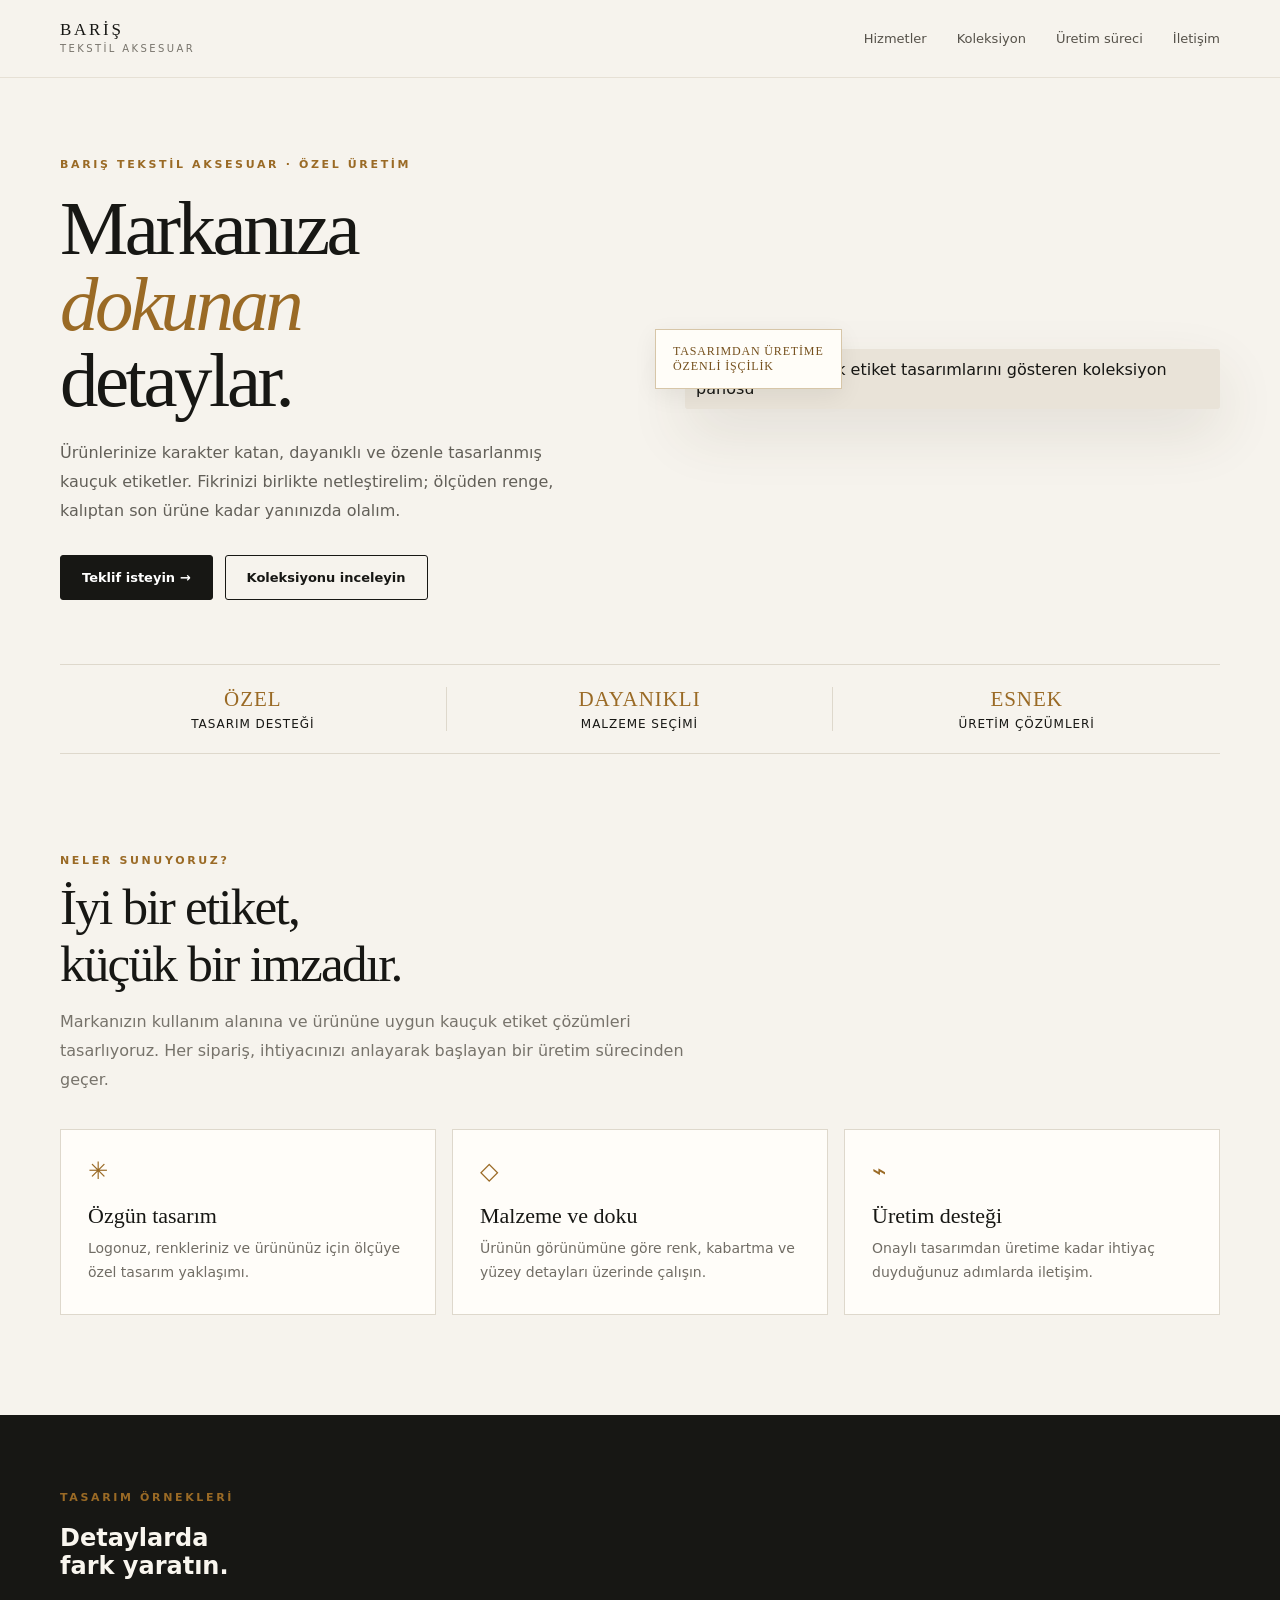
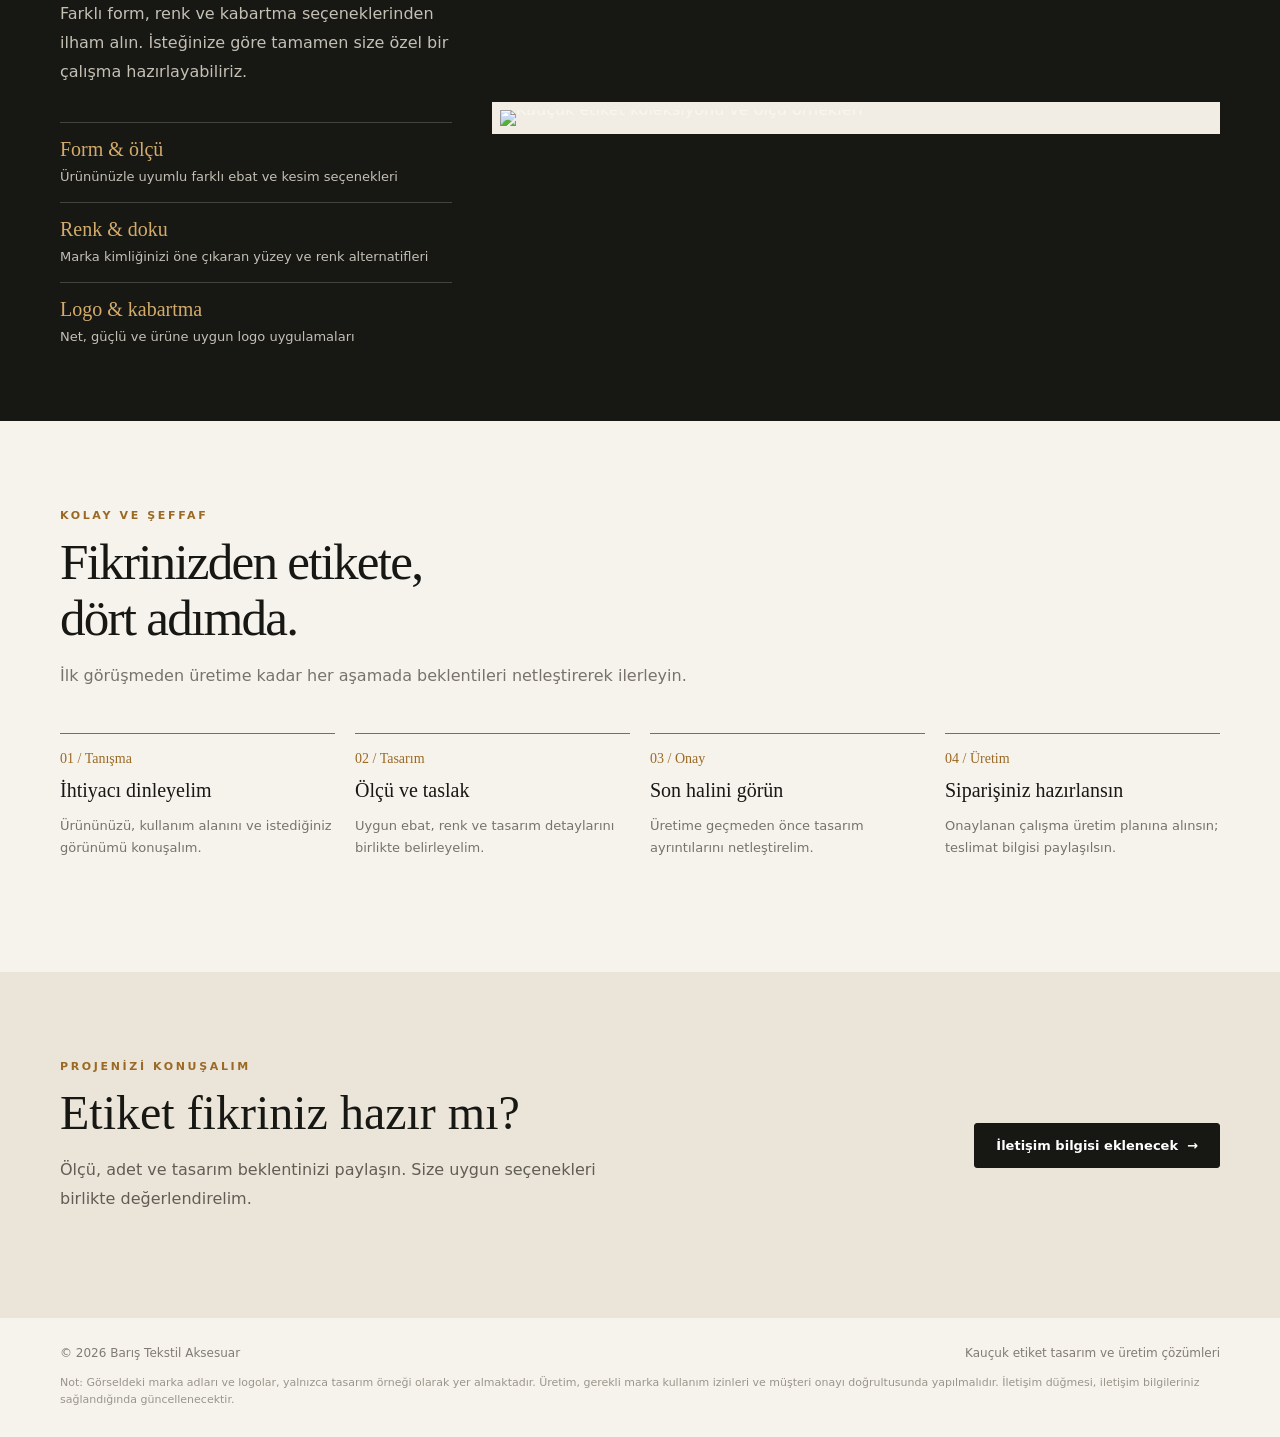
==== index.html @ d54db4fe "Add responsive website page" ====
<!doctype html>
<html lang="tr">
<head>
<meta charset="utf-8">
<meta name="viewport" content="width=device-width, initial-scale=1">
<meta name="theme-color" content="#f5f1e9">
<meta name="description" content="Barış Tekstil Aksesuar — markanıza özel premium kauçuk etiket tasarımı ve üretimi.">
<title>Barış Tekstil Aksesuar | Premium Kauçuk Etiket</title>
<style>
:root{--ink:#171714;--gold:#9a6a25;--paper:#f6f3ed;--muted:#77736b;--line:#ded8cc;--white:#fff}*{box-sizing:border-box}html{scroll-behavior:smooth}body{margin:0;background:var(--paper);color:var(--ink);font-family:Inter,ui-sans-serif,system-ui,-apple-system,"Segoe UI",sans-serif}a{color:inherit;text-decoration:none}.wrap{width:min(1160px,calc(100% - 48px));margin:auto}.topbar{padding:20px 0;border-bottom:1px solid #e6e0d5}.nav{display:flex;align-items:center;justify-content:space-between;gap:24px}.brand{font-family:Georgia,serif;letter-spacing:.16em;font-size:17px}.brand small{display:block;font:10px/1.7 system-ui;letter-spacing:.24em;color:var(--muted)}.links{display:flex;gap:30px;font-size:13px;color:#555149}.links a:hover{color:var(--gold)}.menu{display:none;background:none;border:0;font-size:24px}.hero{padding:80px 0 64px;display:grid;grid-template-columns:1fr .94fr;gap:56px;align-items:center}.eyebrow{font-size:11px;letter-spacing:.24em;text-transform:uppercase;color:var(--gold);font-weight:700}.hero h1{font:clamp(46px,6vw,78px)/.99 Georgia,serif;letter-spacing:-.045em;margin:20px 0}.hero h1 em{font-weight:400;color:var(--gold)}.lead{max-width:500px;color:#625f58;font-size:16px;line-height:1.8}.actions{display:flex;gap:12px;margin-top:30px;flex-wrap:wrap}.button{display:inline-flex;align-items:center;justify-content:center;padding:14px 21px;border:1px solid var(--ink);border-radius:3px;font-size:13px;font-weight:650;transition:.2s}.button.dark{background:var(--ink);color:white}.button:hover{transform:translateY(-2px);box-shadow:0 7px 20px #17171420}.hero-art{position:relative;background:#e9e3d8;padding:11px;border-radius:3px;box-shadow:0 24px 60px #4d3e281c}.hero-art img{display:block;width:100%;height:auto}.seal{position:absolute;bottom:20px;left:-30px;background:#fffdf8;padding:14px 17px;border:1px solid #d7c6a8;font:12px Georgia,serif;letter-spacing:.07em;color:#75501d;box-shadow:0 6px 24px #0001}.trust{display:grid;grid-template-columns:repeat(3,1fr);border-top:1px solid var(--line);border-bottom:1px solid var(--line);padding:22px 0;margin-bottom:100px}.trust div{text-align:center;border-right:1px solid var(--line);font-size:12px;letter-spacing:.08em;text-transform:uppercase}.trust div:last-child{border:0}.trust strong{display:block;font:21px Georgia,serif;color:var(--gold);margin-bottom:5px}.section{padding:0 0 100px}.section-head{max-width:660px;margin-bottom:35px}.section h2{font:clamp(34px,4vw,52px)/1.1 Georgia,serif;letter-spacing:-.035em;margin:12px 0}.section-head p{line-height:1.8;color:var(--muted)}.cards{display:grid;grid-template-columns:repeat(3,1fr);gap:16px}.card{padding:27px;background:#fffdf9;border:1px solid var(--line);min-height:186px}.card .icon{font-size:24px;color:var(--gold)}.card h3{font:22px Georgia,serif;margin:18px 0 8px}.card p{font-size:14px;line-height:1.7;color:#716d65;margin:0}.gallery{background:#171714;color:#f9f6ef;padding:76px 0}.gallery .section-head p{color:#c5c0b4}.gallery-layout{display:grid;grid-template-columns:.7fr 1.3fr;gap:40px;align-items:center}.gallery-frame{background:#f1ede5;padding:8px;line-height:0}.gallery-frame img{width:100%;display:block}.specs{display:grid;gap:17px;margin-top:28px}.spec{border-top:1px solid #ffffff30;padding-top:15px}.spec b{display:block;color:#d3ac6b;font:20px Georgia,serif;margin-bottom:5px}.spec span{font-size:13px;color:#c5c0b4}.process{display:grid;grid-template-columns:repeat(4,1fr);gap:20px;margin-top:42px}.step{border-top:1px solid var(--gold);padding-top:14px}.step span{color:var(--gold);font:14px Georgia,serif}.step h3{font:20px Georgia,serif;margin:12px 0 7px}.step p{font-size:13px;color:var(--muted);line-height:1.7}.contact{padding:88px 0;background:#ebe5d9}.contactbox{display:flex;justify-content:space-between;align-items:center;gap:30px}.contactbox p{max-width:570px;line-height:1.8;color:#615d55}.footer{padding:28px 0;color:#817c73;font-size:12px}.footer-inner{display:flex;justify-content:space-between;gap:16px}.note{font-size:11px;color:#9a958a;margin-top:14px;line-height:1.6}
@media(max-width:760px){.wrap{width:min(100% - 32px,560px)}.links{display:none;position:absolute;top:65px;left:16px;right:16px;background:#fffdf9;border:1px solid var(--line);padding:18px;z-index:3;flex-direction:column;gap:18px}.links.open{display:flex}.menu{display:block}.hero{grid-template-columns:1fr;gap:36px;padding:54px 0 42px}.hero h1{font-size:58px}.hero-art{max-width:460px;margin:auto}.seal{left:-8px;bottom:12px}.trust{margin-bottom:72px}.trust div{font-size:9px;letter-spacing:.03em}.trust strong{font-size:18px}.section{padding-bottom:72px}.cards{grid-template-columns:1fr}.card{min-height:unset}.gallery{padding:62px 0}.gallery-layout{grid-template-columns:1fr;gap:28px}.gallery-frame{max-width:420px;margin:auto}.process{grid-template-columns:1fr 1fr}.contactbox{align-items:flex-start;flex-direction:column}.footer-inner{flex-direction:column}.links a{padding:3px}}
</style>
</head>
<body>
<header class="topbar"><div class="wrap nav"><a class="brand" href="#anasayfa">BARİŞ<small>TEKSTİL AKSESUAR</small></a><button class="menu" aria-label="Menüyü aç" aria-expanded="false">☰</button><nav class="links"><a href="#hizmetler">Hizmetler</a><a href="#koleksiyon">Koleksiyon</a><a href="#surec">Üretim süreci</a><a href="#iletisim">İletişim</a></nav></div></header>
<main>
<section class="wrap hero" id="anasayfa"><div><div class="eyebrow">Barış Tekstil Aksesuar · Özel üretim</div><h1>Markanıza<br><em>dokunan</em><br>detaylar.</h1><p class="lead">Ürünlerinize karakter katan, dayanıklı ve özenle tasarlanmış kauçuk etiketler. Fikrinizi birlikte netleştirelim; ölçüden renge, kalıptan son ürüne kadar yanınızda olalım.</p><div class="actions"><a class="button dark" href="#iletisim">Teklif isteyin <span aria-hidden="true">&nbsp;→</span></a><a class="button" href="#koleksiyon">Koleksiyonu inceleyin</a></div></div><div class="hero-art"><img src="assets/premium-kaucuk-etiket-koleksiyonu.webp" alt="Premium kauçuk etiket tasarımlarını gösteren koleksiyon panosu"><div class="seal">TASARIMDAN ÜRETİME<br>ÖZENLİ İŞÇİLİK</div></div></section>
<div class="wrap trust"><div><strong>Özel</strong>tasarım desteği</div><div><strong>Dayanıklı</strong>malzeme seçimi</div><div><strong>Esnek</strong>üretim çözümleri</div></div>
<section class="wrap section" id="hizmetler"><div class="section-head"><div class="eyebrow">Neler sunuyoruz?</div><h2>İyi bir etiket,<br>küçük bir imzadır.</h2><p>Markanızın kullanım alanına ve ürününe uygun kauçuk etiket çözümleri tasarlıyoruz. Her sipariş, ihtiyacınızı anlayarak başlayan bir üretim sürecinden geçer.</p></div><div class="cards"><article class="card"><div class="icon">✳</div><h3>Özgün tasarım</h3><p>Logonuz, renkleriniz ve ürününüz için ölçüye özel tasarım yaklaşımı.</p></article><article class="card"><div class="icon">◇</div><h3>Malzeme ve doku</h3><p>Ürünün görünümüne göre renk, kabartma ve yüzey detayları üzerinde çalışın.</p></article><article class="card"><div class="icon">⌁</div><h3>Üretim desteği</h3><p>Onaylı tasarımdan üretime kadar ihtiyaç duyduğunuz adımlarda iletişim.</p></article></div></section>
<section class="gallery" id="koleksiyon"><div class="wrap gallery-layout"><div><div class="eyebrow">Tasarım örnekleri</div><div class="section-head"><h2>Detaylarda<br>fark yaratın.</h2><p>Farklı form, renk ve kabartma seçeneklerinden ilham alın. İsteğinize göre tamamen size özel bir çalışma hazırlayabiliriz.</p></div><div class="specs"><div class="spec"><b>Form &amp; ölçü</b><span>Ürününüzle uyumlu farklı ebat ve kesim seçenekleri</span></div><div class="spec"><b>Renk &amp; doku</b><span>Marka kimliğinizi öne çıkaran yüzey ve renk alternatifleri</span></div><div class="spec"><b>Logo &amp; kabartma</b><span>Net, güçlü ve ürüne uygun logo uygulamaları</span></div></div></div><div class="gallery-frame"><img src="assets/premium-kaucuk-etiket-koleksiyonu.webp" alt="Kauçuk etiket koleksiyonu ve ölçü örnekleri" loading="lazy"></div></div></section>
<section class="wrap section" id="surec" style="padding-top:88px"><div class="section-head"><div class="eyebrow">Kolay ve şeffaf</div><h2>Fikrinizden etikete,<br>dört adımda.</h2><p>İlk görüşmeden üretime kadar her aşamada beklentileri netleştirerek ilerleyin.</p></div><div class="process"><article class="step"><span>01 / Tanışma</span><h3>İhtiyacı dinleyelim</h3><p>Ürününüzü, kullanım alanını ve istediğiniz görünümü konuşalım.</p></article><article class="step"><span>02 / Tasarım</span><h3>Ölçü ve taslak</h3><p>Uygun ebat, renk ve tasarım detaylarını birlikte belirleyelim.</p></article><article class="step"><span>03 / Onay</span><h3>Son halini görün</h3><p>Üretime geçmeden önce tasarım ayrıntılarını netleştirelim.</p></article><article class="step"><span>04 / Üretim</span><h3>Siparişiniz hazırlansın</h3><p>Onaylanan çalışma üretim planına alınsın; teslimat bilgisi paylaşılsın.</p></article></div></section>
<section class="contact" id="iletisim"><div class="wrap contactbox"><div><div class="eyebrow">Projenizi konuşalım</div><h2 style="font:clamp(34px,4vw,48px) Georgia,serif;margin:12px 0">Etiket fikriniz hazır mı?</h2><p>Ölçü, adet ve tasarım beklentinizi paylaşın. Size uygun seçenekleri birlikte değerlendirelim.</p></div><a class="button dark" href="#iletisim">İletişim bilgisi eklenecek&nbsp; →</a></div></section>
</main><footer class="footer"><div class="wrap footer-inner"><span>© <span id="year"></span> Barış Tekstil Aksesuar</span><span>Kauçuk etiket tasarım ve üretim çözümleri</span></div><div class="wrap note">Not: Görseldeki marka adları ve logolar, yalnızca tasarım örneği olarak yer almaktadır. Üretim, gerekli marka kullanım izinleri ve müşteri onayı doğrultusunda yapılmalıdır. İletişim düğmesi, iletişim bilgileriniz sağlandığında güncellenecektir.</div></footer>
<script>document.getElementById('year').textContent=new Date().getFullYear();const btn=document.querySelector('.menu'),nav=document.querySelector('.links');btn.addEventListener('click',()=>{const open=nav.classList.toggle('open');btn.setAttribute('aria-expanded',open)});nav.querySelectorAll('a').forEach(a=>a.addEventListener('click',()=>{nav.classList.remove('open');btn.setAttribute('aria-expanded','false')}));</script>
</body></html>
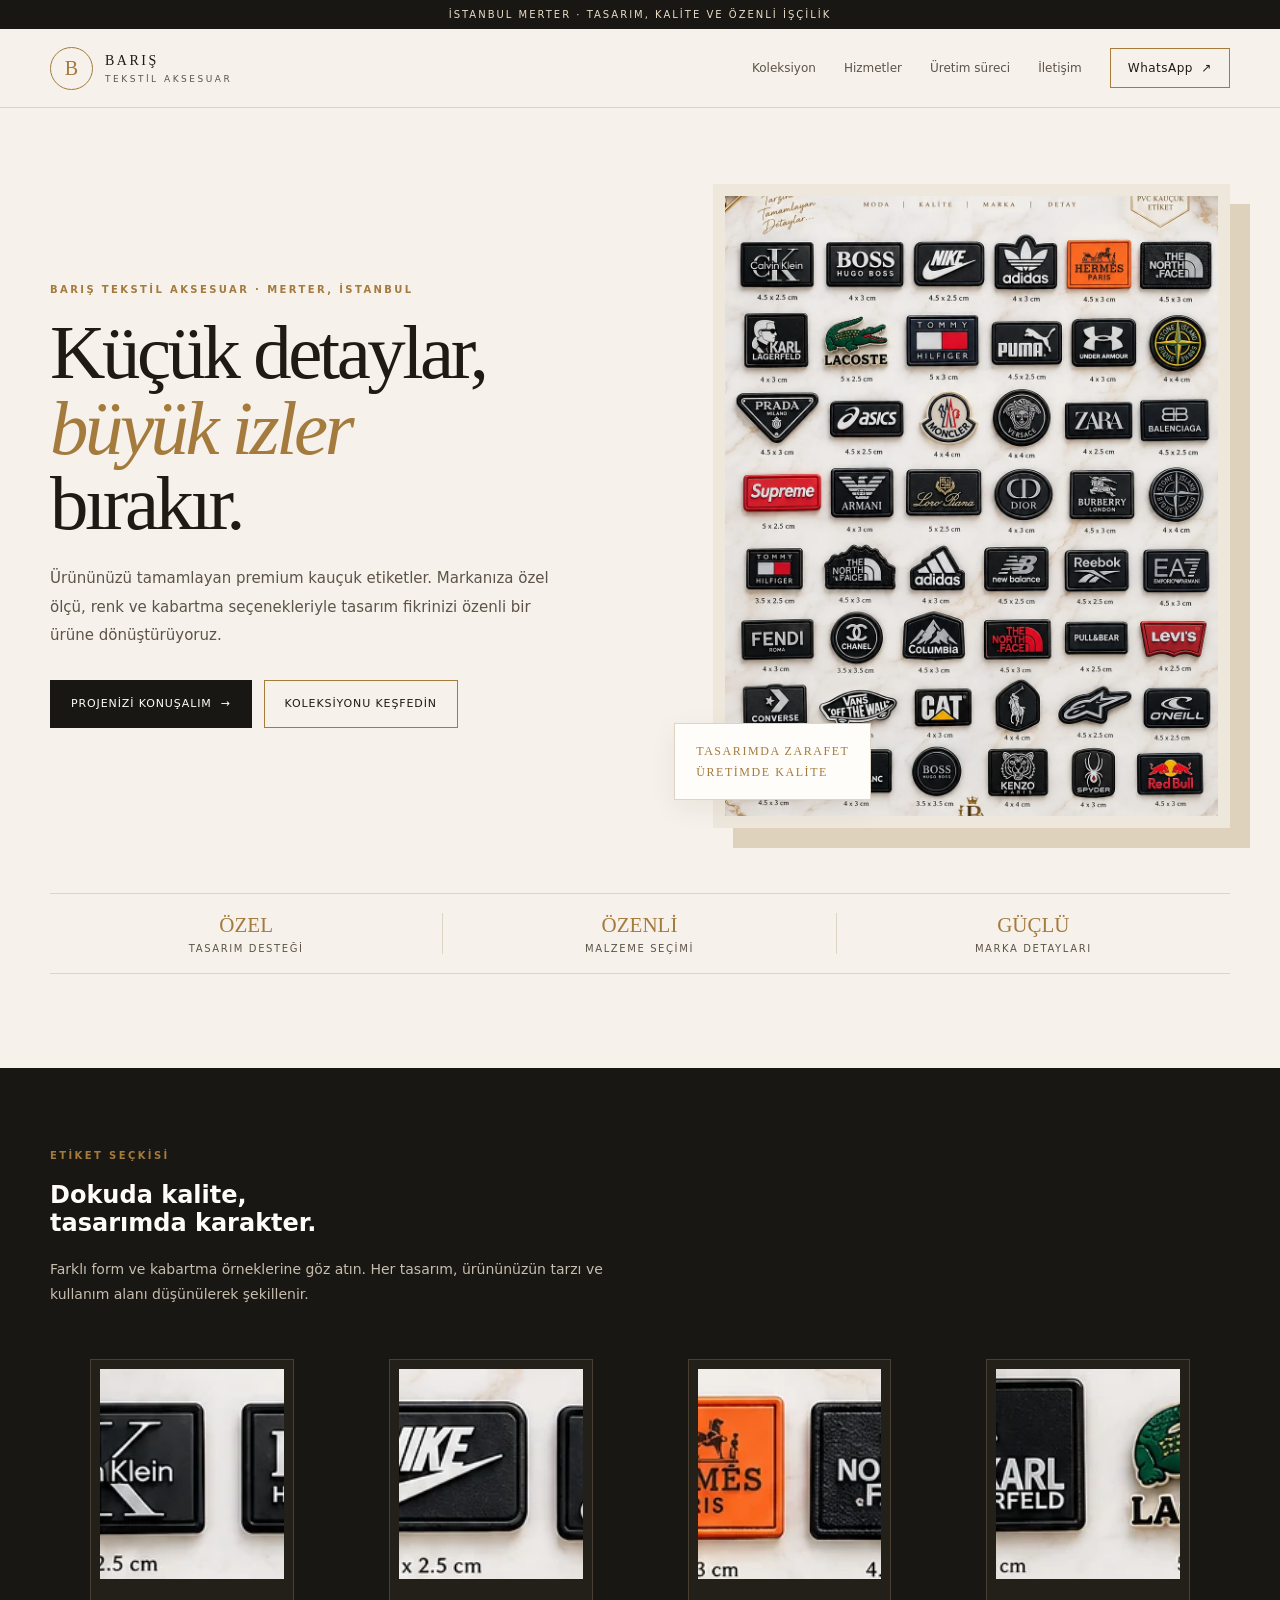
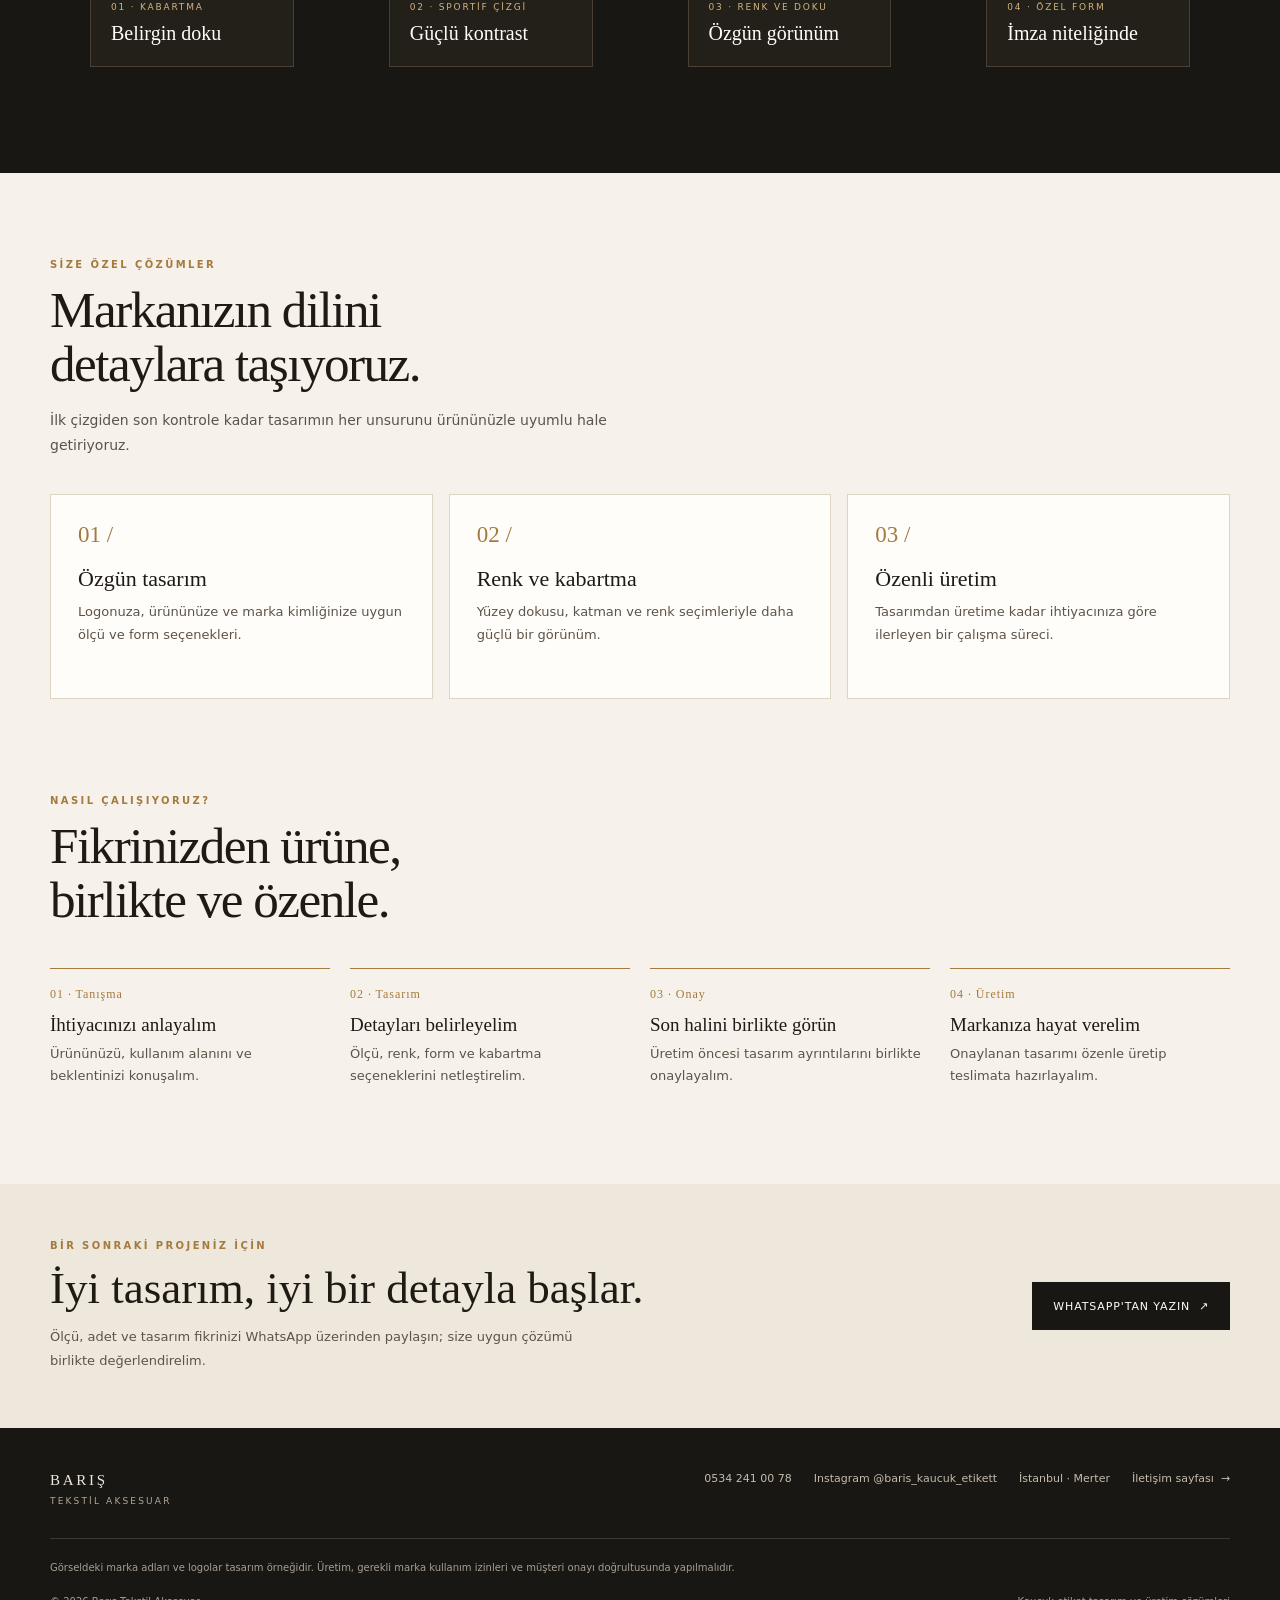
==== commit ed12e130: "Refresh luxury design, add contact page and label gallery" ====
--- a/index.html
+++ b/index.html
@@ -1,28 +1,11 @@
-<!doctype html>
-<html lang="tr">
-<head>
-<meta charset="utf-8">
-<meta name="viewport" content="width=device-width, initial-scale=1">
-<meta name="theme-color" content="#f5f1e9">
-<meta name="description" content="Barış Tekstil Aksesuar — markanıza özel premium kauçuk etiket tasarımı ve üretimi.">
-<title>Barış Tekstil Aksesuar | Premium Kauçuk Etiket</title>
-<style>
-:root{--ink:#171714;--gold:#9a6a25;--paper:#f6f3ed;--muted:#77736b;--line:#ded8cc;--white:#fff}*{box-sizing:border-box}html{scroll-behavior:smooth}body{margin:0;background:var(--paper);color:var(--ink);font-family:Inter,ui-sans-serif,system-ui,-apple-system,"Segoe UI",sans-serif}a{color:inherit;text-decoration:none}.wrap{width:min(1160px,calc(100% - 48px));margin:auto}.topbar{padding:20px 0;border-bottom:1px solid #e6e0d5}.nav{display:flex;align-items:center;justify-content:space-between;gap:24px}.brand{font-family:Georgia,serif;letter-spacing:.16em;font-size:17px}.brand small{display:block;font:10px/1.7 system-ui;letter-spacing:.24em;color:var(--muted)}.links{display:flex;gap:30px;font-size:13px;color:#555149}.links a:hover{color:var(--gold)}.menu{display:none;background:none;border:0;font-size:24px}.hero{padding:80px 0 64px;display:grid;grid-template-columns:1fr .94fr;gap:56px;align-items:center}.eyebrow{font-size:11px;letter-spacing:.24em;text-transform:uppercase;color:var(--gold);font-weight:700}.hero h1{font:clamp(46px,6vw,78px)/.99 Georgia,serif;letter-spacing:-.045em;margin:20px 0}.hero h1 em{font-weight:400;color:var(--gold)}.lead{max-width:500px;color:#625f58;font-size:16px;line-height:1.8}.actions{display:flex;gap:12px;margin-top:30px;flex-wrap:wrap}.button{display:inline-flex;align-items:center;justify-content:center;padding:14px 21px;border:1px solid var(--ink);border-radius:3px;font-size:13px;font-weight:650;transition:.2s}.button.dark{background:var(--ink);color:white}.button:hover{transform:translateY(-2px);box-shadow:0 7px 20px #17171420}.hero-art{position:relative;background:#e9e3d8;padding:11px;border-radius:3px;box-shadow:0 24px 60px #4d3e281c}.hero-art img{display:block;width:100%;height:auto}.seal{position:absolute;bottom:20px;left:-30px;background:#fffdf8;padding:14px 17px;border:1px solid #d7c6a8;font:12px Georgia,serif;letter-spacing:.07em;color:#75501d;box-shadow:0 6px 24px #0001}.trust{display:grid;grid-template-columns:repeat(3,1fr);border-top:1px solid var(--line);border-bottom:1px solid var(--line);padding:22px 0;margin-bottom:100px}.trust div{text-align:center;border-right:1px solid var(--line);font-size:12px;letter-spacing:.08em;text-transform:uppercase}.trust div:last-child{border:0}.trust strong{display:block;font:21px Georgia,serif;color:var(--gold);margin-bottom:5px}.section{padding:0 0 100px}.section-head{max-width:660px;margin-bottom:35px}.section h2{font:clamp(34px,4vw,52px)/1.1 Georgia,serif;letter-spacing:-.035em;margin:12px 0}.section-head p{line-height:1.8;color:var(--muted)}.cards{display:grid;grid-template-columns:repeat(3,1fr);gap:16px}.card{padding:27px;background:#fffdf9;border:1px solid var(--line);min-height:186px}.card .icon{font-size:24px;color:var(--gold)}.card h3{font:22px Georgia,serif;margin:18px 0 8px}.card p{font-size:14px;line-height:1.7;color:#716d65;margin:0}.gallery{background:#171714;color:#f9f6ef;padding:76px 0}.gallery .section-head p{color:#c5c0b4}.gallery-layout{display:grid;grid-template-columns:.7fr 1.3fr;gap:40px;align-items:center}.gallery-frame{background:#f1ede5;padding:8px;line-height:0}.gallery-frame img{width:100%;display:block}.specs{display:grid;gap:17px;margin-top:28px}.spec{border-top:1px solid #ffffff30;padding-top:15px}.spec b{display:block;color:#d3ac6b;font:20px Georgia,serif;margin-bottom:5px}.spec span{font-size:13px;color:#c5c0b4}.process{display:grid;grid-template-columns:repeat(4,1fr);gap:20px;margin-top:42px}.step{border-top:1px solid var(--gold);padding-top:14px}.step span{color:var(--gold);font:14px Georgia,serif}.step h3{font:20px Georgia,serif;margin:12px 0 7px}.step p{font-size:13px;color:var(--muted);line-height:1.7}.contact{padding:88px 0;background:#ebe5d9}.contactbox{display:flex;justify-content:space-between;align-items:center;gap:30px}.contactbox p{max-width:570px;line-height:1.8;color:#615d55}.footer{padding:28px 0;color:#817c73;font-size:12px}.footer-inner{display:flex;justify-content:space-between;gap:16px}.note{font-size:11px;color:#9a958a;margin-top:14px;line-height:1.6}
-@media(max-width:760px){.wrap{width:min(100% - 32px,560px)}.links{display:none;position:absolute;top:65px;left:16px;right:16px;background:#fffdf9;border:1px solid var(--line);padding:18px;z-index:3;flex-direction:column;gap:18px}.links.open{display:flex}.menu{display:block}.hero{grid-template-columns:1fr;gap:36px;padding:54px 0 42px}.hero h1{font-size:58px}.hero-art{max-width:460px;margin:auto}.seal{left:-8px;bottom:12px}.trust{margin-bottom:72px}.trust div{font-size:9px;letter-spacing:.03em}.trust strong{font-size:18px}.section{padding-bottom:72px}.cards{grid-template-columns:1fr}.card{min-height:unset}.gallery{padding:62px 0}.gallery-layout{grid-template-columns:1fr;gap:28px}.gallery-frame{max-width:420px;margin:auto}.process{grid-template-columns:1fr 1fr}.contactbox{align-items:flex-start;flex-direction:column}.footer-inner{flex-direction:column}.links a{padding:3px}}
-</style>
-</head>
-<body>
-<header class="topbar"><div class="wrap nav"><a class="brand" href="#anasayfa">BARİŞ<small>TEKSTİL AKSESUAR</small></a><button class="menu" aria-label="Menüyü aç" aria-expanded="false">☰</button><nav class="links"><a href="#hizmetler">Hizmetler</a><a href="#koleksiyon">Koleksiyon</a><a href="#surec">Üretim süreci</a><a href="#iletisim">İletişim</a></nav></div></header>
-<main>
-<section class="wrap hero" id="anasayfa"><div><div class="eyebrow">Barış Tekstil Aksesuar · Özel üretim</div><h1>Markanıza<br><em>dokunan</em><br>detaylar.</h1><p class="lead">Ürünlerinize karakter katan, dayanıklı ve özenle tasarlanmış kauçuk etiketler. Fikrinizi birlikte netleştirelim; ölçüden renge, kalıptan son ürüne kadar yanınızda olalım.</p><div class="actions"><a class="button dark" href="#iletisim">Teklif isteyin <span aria-hidden="true">&nbsp;→</span></a><a class="button" href="#koleksiyon">Koleksiyonu inceleyin</a></div></div><div class="hero-art"><img src="assets/premium-kaucuk-etiket-koleksiyonu.webp" alt="Premium kauçuk etiket tasarımlarını gösteren koleksiyon panosu"><div class="seal">TASARIMDAN ÜRETİME<br>ÖZENLİ İŞÇİLİK</div></div></section>
-<div class="wrap trust"><div><strong>Özel</strong>tasarım desteği</div><div><strong>Dayanıklı</strong>malzeme seçimi</div><div><strong>Esnek</strong>üretim çözümleri</div></div>
-<section class="wrap section" id="hizmetler"><div class="section-head"><div class="eyebrow">Neler sunuyoruz?</div><h2>İyi bir etiket,<br>küçük bir imzadır.</h2><p>Markanızın kullanım alanına ve ürününe uygun kauçuk etiket çözümleri tasarlıyoruz. Her sipariş, ihtiyacınızı anlayarak başlayan bir üretim sürecinden geçer.</p></div><div class="cards"><article class="card"><div class="icon">✳</div><h3>Özgün tasarım</h3><p>Logonuz, renkleriniz ve ürününüz için ölçüye özel tasarım yaklaşımı.</p></article><article class="card"><div class="icon">◇</div><h3>Malzeme ve doku</h3><p>Ürünün görünümüne göre renk, kabartma ve yüzey detayları üzerinde çalışın.</p></article><article class="card"><div class="icon">⌁</div><h3>Üretim desteği</h3><p>Onaylı tasarımdan üretime kadar ihtiyaç duyduğunuz adımlarda iletişim.</p></article></div></section>
-<section class="gallery" id="koleksiyon"><div class="wrap gallery-layout"><div><div class="eyebrow">Tasarım örnekleri</div><div class="section-head"><h2>Detaylarda<br>fark yaratın.</h2><p>Farklı form, renk ve kabartma seçeneklerinden ilham alın. İsteğinize göre tamamen size özel bir çalışma hazırlayabiliriz.</p></div><div class="specs"><div class="spec"><b>Form &amp; ölçü</b><span>Ürününüzle uyumlu farklı ebat ve kesim seçenekleri</span></div><div class="spec"><b>Renk &amp; doku</b><span>Marka kimliğinizi öne çıkaran yüzey ve renk alternatifleri</span></div><div class="spec"><b>Logo &amp; kabartma</b><span>Net, güçlü ve ürüne uygun logo uygulamaları</span></div></div></div><div class="gallery-frame"><img src="assets/premium-kaucuk-etiket-koleksiyonu.webp" alt="Kauçuk etiket koleksiyonu ve ölçü örnekleri" loading="lazy"></div></div></section>
-<section class="wrap section" id="surec" style="padding-top:88px"><div class="section-head"><div class="eyebrow">Kolay ve şeffaf</div><h2>Fikrinizden etikete,<br>dört adımda.</h2><p>İlk görüşmeden üretime kadar her aşamada beklentileri netleştirerek ilerleyin.</p></div><div class="process"><article class="step"><span>01 / Tanışma</span><h3>İhtiyacı dinleyelim</h3><p>Ürününüzü, kullanım alanını ve istediğiniz görünümü konuşalım.</p></article><article class="step"><span>02 / Tasarım</span><h3>Ölçü ve taslak</h3><p>Uygun ebat, renk ve tasarım detaylarını birlikte belirleyelim.</p></article><article class="step"><span>03 / Onay</span><h3>Son halini görün</h3><p>Üretime geçmeden önce tasarım ayrıntılarını netleştirelim.</p></article><article class="step"><span>04 / Üretim</span><h3>Siparişiniz hazırlansın</h3><p>Onaylanan çalışma üretim planına alınsın; teslimat bilgisi paylaşılsın.</p></article></div></section>
-<section class="contact" id="iletisim"><div class="wrap contactbox"><div><div class="eyebrow">Projenizi konuşalım</div><h2 style="font:clamp(34px,4vw,48px) Georgia,serif;margin:12px 0">Etiket fikriniz hazır mı?</h2><p>Ölçü, adet ve tasarım beklentinizi paylaşın. Size uygun seçenekleri birlikte değerlendirelim.</p></div><a class="button dark" href="#iletisim">İletişim bilgisi eklenecek&nbsp; →</a></div></section>
-</main><footer class="footer"><div class="wrap footer-inner"><span>© <span id="year"></span> Barış Tekstil Aksesuar</span><span>Kauçuk etiket tasarım ve üretim çözümleri</span></div><div class="wrap note">Not: Görseldeki marka adları ve logolar, yalnızca tasarım örneği olarak yer almaktadır. Üretim, gerekli marka kullanım izinleri ve müşteri onayı doğrultusunda yapılmalıdır. İletişim düğmesi, iletişim bilgileriniz sağlandığında güncellenecektir.</div></footer>
-<script>document.getElementById('year').textContent=new Date().getFullYear();const btn=document.querySelector('.menu'),nav=document.querySelector('.links');btn.addEventListener('click',()=>{const open=nav.classList.toggle('open');btn.setAttribute('aria-expanded',open)});nav.querySelectorAll('a').forEach(a=>a.addEventListener('click',()=>{nav.classList.remove('open');btn.setAttribute('aria-expanded','false')}));</script>
-</body></html>
-
-
-
+<!doctype html><html lang="tr"><head><meta charset="utf-8"><meta name="viewport" content="width=device-width, initial-scale=1"><meta name="theme-color" content="#f6f2eb"><meta name="description" content="Barış Tekstil Aksesuar, Merter İstanbul'da premium kauçuk etiket tasarımı ve üretimi."><title>Barış Tekstil Aksesuar | Premium Kauçuk Etiket</title><link rel="stylesheet" href="assets/site.css"></head><body>
+<div class="announcement">İstanbul Merter · Tasarım, kalite ve özenli işçilik</div>
+<header class="topbar"><div class="wrap nav"><a class="brand" href="index.html"><span class="brand-mark">B</span><span class="brand-name">BARIŞ<small>TEKSTİL AKSESUAR</small></span></a><button class="menu" aria-label="Menüyü aç" aria-expanded="false">☰</button><nav class="links"><a href="#koleksiyon">Koleksiyon</a><a href="#hizmetler">Hizmetler</a><a href="#surec">Üretim süreci</a><a href="iletisim.html">İletişim</a><a class="nav-cta" href="https://wa.me/905342410078?text=Merhaba%2C%20kau%C3%A7uk%20etiket%20hakk%C4%B1nda%20bilgi%20almak%20istiyorum">WhatsApp&nbsp; ↗</a></nav></div></header>
+<main><section class="wrap hero"><div class="hero-copy"><div class="eyebrow">Barış Tekstil Aksesuar · Merter, İstanbul</div><h1>Küçük detaylar,<br><em>büyük izler</em><br>bırakır.</h1><p class="lead">Ürününüzü tamamlayan premium kauçuk etiketler. Markanıza özel ölçü, renk ve kabartma seçenekleriyle tasarım fikrinizi özenli bir ürüne dönüştürüyoruz.</p><div class="actions"><a class="button primary" href="https://wa.me/905342410078?text=Merhaba%2C%20etiket%20projem%20i%C3%A7in%20teklif%20almak%20istiyorum">Projenizi konuşalım&nbsp; →</a><a class="button" href="#koleksiyon">Koleksiyonu keşfedin</a></div></div><div class="hero-visual"><img src="assets/premium-kaucuk-etiket-koleksiyonu.webp" alt="Premium kauçuk etiket koleksiyonu" fetchpriority="high"><div class="hero-stamp">Tasarımda zarafet<br>üretimde kalite</div></div></section>
+<div class="wrap benefits"><div><strong>Özel</strong>tasarım desteği</div><div><strong>Özenli</strong>malzeme seçimi</div><div><strong>Güçlü</strong>marka detayları</div></div>
+<section class="gallery" id="koleksiyon"><div class="wrap"><div class="section-head"><div class="eyebrow">Etiket seçkisi</div><h2>Dokuda kalite,<br>tasarımda karakter.</h2><p>Farklı form ve kabartma örneklerine göz atın. Her tasarım, ürününüzün tarzı ve kullanım alanı düşünülerek şekillenir.</p></div><div class="gallery-grid"><figure class="gallery-card"><img src="assets/etiket-koleksiyon-1.webp" alt="Kabartmalı kauçuk etiket örnekleri" loading="lazy"><figcaption><span>01 · Kabartma</span><h3>Belirgin doku</h3></figcaption></figure><figure class="gallery-card"><img src="assets/etiket-koleksiyon-2.webp" alt="Sportif çizgide kauçuk etiket örnekleri" loading="lazy"><figcaption><span>02 · Sportif çizgi</span><h3>Güçlü kontrast</h3></figcaption></figure><figure class="gallery-card"><img src="assets/etiket-koleksiyon-3.webp" alt="Renkli kauçuk etiket ve dokulu etiket örnekleri" loading="lazy"><figcaption><span>03 · Renk ve doku</span><h3>Özgün görünüm</h3></figcaption></figure><figure class="gallery-card"><img src="assets/etiket-koleksiyon-4.webp" alt="Farklı kesimlerde kauçuk etiket örnekleri" loading="lazy"><figcaption><span>04 · Özel form</span><h3>İmza niteliğinde</h3></figcaption></figure></div></div></section>
+<section class="wrap section" id="hizmetler" style="padding-top:86px"><div class="section-head"><div class="eyebrow">Size özel çözümler</div><h2>Markanızın dilini<br>detaylara taşıyoruz.</h2><p>İlk çizgiden son kontrole kadar tasarımın her unsurunu ürününüzle uyumlu hale getiriyoruz.</p></div><div class="service-grid"><article class="service"><div class="service-mark">01 /</div><h3>Özgün tasarım</h3><p>Logonuza, ürününüze ve marka kimliğinize uygun ölçü ve form seçenekleri.</p></article><article class="service"><div class="service-mark">02 /</div><h3>Renk ve kabartma</h3><p>Yüzey dokusu, katman ve renk seçimleriyle daha güçlü bir görünüm.</p></article><article class="service"><div class="service-mark">03 /</div><h3>Özenli üretim</h3><p>Tasarımdan üretime kadar ihtiyacınıza göre ilerleyen bir çalışma süreci.</p></article></div></section>
+<section class="wrap section" id="surec"><div class="section-head"><div class="eyebrow">Nasıl çalışıyoruz?</div><h2>Fikrinizden ürüne,<br>birlikte ve özenle.</h2></div><div class="process"><article class="step"><span>01 · Tanışma</span><h3>İhtiyacınızı anlayalım</h3><p>Ürününüzü, kullanım alanını ve beklentinizi konuşalım.</p></article><article class="step"><span>02 · Tasarım</span><h3>Detayları belirleyelim</h3><p>Ölçü, renk, form ve kabartma seçeneklerini netleştirelim.</p></article><article class="step"><span>03 · Onay</span><h3>Son halini birlikte görün</h3><p>Üretim öncesi tasarım ayrıntılarını birlikte onaylayalım.</p></article><article class="step"><span>04 · Üretim</span><h3>Markanıza hayat verelim</h3><p>Onaylanan tasarımı özenle üretip teslimata hazırlayalım.</p></article></div></section>
+<section class="cta-band"><div class="wrap cta-inner"><div><div class="eyebrow">Bir sonraki projeniz için</div><h2>İyi tasarım, iyi bir detayla başlar.</h2><p>Ölçü, adet ve tasarım fikrinizi WhatsApp üzerinden paylaşın; size uygun çözümü birlikte değerlendirelim.</p></div><a class="button primary" href="https://wa.me/905342410078?text=Merhaba%2C%20kau%C3%A7uk%20etiket%20projem%20hakk%C4%B1nda%20g%C3%B6r%C3%BC%C5%9Fmek%20istiyorum">WhatsApp'tan yazın&nbsp; ↗</a></div></section></main>
+<footer class="footer"><div class="wrap"><div class="footer-main"><div class="footer-brand">BARIŞ<small>TEKSTİL AKSESUAR</small></div><div class="footer-contact"><a href="tel:+905342410078">0534 241 00 78</a><a href="https://instagram.com/baris_kaucuk_etikett" target="_blank" rel="noopener">Instagram @baris_kaucuk_etikett</a><a href="iletisim.html">İstanbul · Merter</a><a href="iletisim.html">İletişim sayfası&nbsp; →</a></div></div><p class="footer-note">Görseldeki marka adları ve logolar tasarım örneğidir. Üretim, gerekli marka kullanım izinleri ve müşteri onayı doğrultusunda yapılmalıdır.</p><div class="copyright"><span>© <span id="year"></span> Barış Tekstil Aksesuar</span><span>Kauçuk etiket tasarım ve üretim çözümleri</span></div></div></footer>
+<script>document.getElementById('year').textContent=new Date().getFullYear();const b=document.querySelector('.menu'),n=document.querySelector('.links');b.addEventListener('click',()=>{let o=n.classList.toggle('open');b.setAttribute('aria-expanded',o)});n.querySelectorAll('a').forEach(a=>a.addEventListener('click',()=>{n.classList.remove('open');b.setAttribute('aria-expanded','false')}));</script></body></html>
--- a/assets/site.css
+++ b/assets/site.css
@@ -0,0 +1,3 @@
+:root{--ink:#201a15;--ink-soft:#5d5348;--gold:#a47a3d;--gold-light:#d2b47e;--paper:#f6f2eb;--cream:#eee7db;--line:#ded4c4;--white:#fffdf9;--dark:#191713;--serif:Georgia,'Times New Roman',serif;--sans:Inter,ui-sans-serif,system-ui,-apple-system,'Segoe UI',sans-serif}*{box-sizing:border-box}html{scroll-behavior:smooth}body{margin:0;background:var(--paper);color:var(--ink);font-family:var(--sans)}a{color:inherit;text-decoration:none}img{max-width:100%;display:block}.wrap{width:min(1180px,calc(100% - 48px));margin:auto}.announcement{background:var(--dark);color:#e9dcc7;text-align:center;padding:9px 16px;font-size:10px;letter-spacing:.2em;text-transform:uppercase}.topbar{position:sticky;top:0;z-index:10;background:#f6f2ebed;backdrop-filter:blur(12px);border-bottom:1px solid #ded4c4}.nav{min-height:78px;display:flex;align-items:center;justify-content:space-between;gap:30px}.brand{display:flex;align-items:center;gap:12px}.brand-mark{width:43px;height:43px;border:1px solid var(--gold);border-radius:50%;display:grid;place-items:center;color:var(--gold);font:20px var(--serif)}.brand-name{font:14px var(--serif);letter-spacing:.18em}.brand-name small{display:block;font:9px var(--sans);letter-spacing:.28em;color:var(--ink-soft);margin-top:5px}.links{display:flex;align-items:center;gap:28px}.links a{font-size:12px;color:var(--ink-soft)}.links a:hover,.links a.active{color:var(--gold)}.nav-cta{border:1px solid var(--gold)!important;padding:12px 17px;color:var(--ink)!important;letter-spacing:.04em}.menu{display:none;background:transparent;border:0;font-size:24px;color:var(--ink)}.eyebrow{color:var(--gold);font-size:10px;font-weight:700;letter-spacing:.24em;text-transform:uppercase}.hero{display:grid;grid-template-columns:1fr .88fr;gap:76px;align-items:center;padding:76px 0 65px}.hero-copy{max-width:550px}.hero h1{font:clamp(48px,6vw,78px)/.98 var(--serif);font-weight:400;letter-spacing:-.045em;margin:20px 0 23px}.hero h1 em{color:var(--gold);font-weight:400}.lead{font-size:15px;line-height:1.9;color:var(--ink-soft);max-width:500px}.actions{display:flex;flex-wrap:wrap;gap:12px;margin-top:30px}.button{min-height:48px;padding:14px 20px;display:inline-flex;align-items:center;justify-content:center;gap:10px;border:1px solid var(--gold);font-size:11px;letter-spacing:.08em;text-transform:uppercase;transition:.2s}.button.primary{background:var(--dark);border-color:var(--dark);color:var(--white)}.button:hover{transform:translateY(-2px);box-shadow:0 9px 24px #201a151c}.hero-visual{position:relative;background:var(--cream);padding:12px;box-shadow:20px 20px 0 #dfd2bc}.hero-visual img{width:100%;max-height:620px;object-fit:cover;object-position:center 48%}.hero-stamp{position:absolute;left:-39px;bottom:28px;background:var(--white);border:1px solid var(--line);padding:17px 21px;color:var(--gold);font:12px/1.7 var(--serif);letter-spacing:.13em;text-transform:uppercase;box-shadow:0 8px 28px #201a1510}.benefits{border-top:1px solid var(--line);border-bottom:1px solid var(--line);display:grid;grid-template-columns:repeat(3,1fr);margin:0 auto 94px;padding:19px 0}.benefits div{text-align:center;border-right:1px solid var(--line);font-size:10px;letter-spacing:.16em;text-transform:uppercase;color:var(--ink-soft)}.benefits div:last-child{border:0}.benefits strong{display:block;color:var(--gold);font:21px var(--serif);letter-spacing:0;margin-bottom:5px}.section{padding:0 0 96px}.section-head{max-width:640px;margin-bottom:36px}.section h2,.contact-hero h1{font:clamp(35px,4vw,53px)/1.06 var(--serif);font-weight:400;letter-spacing:-.03em;margin:13px 0 16px}.section-head p{max-width:590px;color:var(--ink-soft);font-size:14px;line-height:1.8}.gallery{background:var(--dark);color:var(--white);padding:82px 0 90px}.gallery .section-head p{color:#c7bdae}.gallery-grid{display:grid;grid-template-columns:repeat(4,1fr);gap:15px}.gallery-card{background:#231f19;border:1px solid #494033;padding:9px;transition:transform .25s,border-color .25s}.gallery-card:hover{transform:translateY(-5px);border-color:var(--gold-light)}.gallery-card img{width:100%;height:210px;object-fit:cover}.gallery-card figcaption{padding:16px 11px 12px}.gallery-card span{font-size:9px;letter-spacing:.2em;text-transform:uppercase;color:var(--gold-light)}.gallery-card h3{font:20px var(--serif);font-weight:400;margin:8px 0 0}.service-grid{display:grid;grid-template-columns:repeat(3,1fr);gap:16px}.service{min-height:205px;background:var(--white);border:1px solid var(--line);padding:27px}.service-mark{color:var(--gold);font:23px var(--serif)}.service h3{font:22px var(--serif);font-weight:400;margin:18px 0 9px}.service p,.step p{margin:0;color:var(--ink-soft);font-size:13px;line-height:1.75}.process{display:grid;grid-template-columns:repeat(4,1fr);gap:20px;margin-top:40px}.step{border-top:1px solid var(--gold);padding-top:14px}.step>span{color:var(--gold);font:12px var(--serif);letter-spacing:.08em}.step h3{font:19px var(--serif);font-weight:400;margin:12px 0 7px}.cta-band{background:var(--cream);padding:56px 0}.cta-inner{display:flex;align-items:center;justify-content:space-between;gap:35px}.cta-inner h2{font:clamp(30px,4vw,45px) var(--serif);font-weight:400;margin:11px 0}.cta-inner p{color:var(--ink-soft);font-size:13px;line-height:1.8;max-width:570px;margin:0}.footer{background:var(--dark);color:#eee6d9;padding:44px 0 24px}.footer-main{display:flex;justify-content:space-between;gap:30px;padding-bottom:32px;border-bottom:1px solid #ffffff26}.footer-brand{font:15px var(--serif);letter-spacing:.18em}.footer-brand small{display:block;color:#b4a796;font:9px var(--sans);letter-spacing:.24em;margin-top:7px}.footer-contact{display:flex;flex-wrap:wrap;gap:22px;color:#c5bbad;font-size:11px}.footer-note{color:#a89e91;font-size:10px;line-height:1.7;margin-top:20px}.copyright{display:flex;justify-content:space-between;gap:15px;color:#a89e91;font-size:10px;margin-top:20px}.contact-hero{padding:80px 0 58px;text-align:center;background:radial-gradient(ellipse at 50% 0%,#e7dbc8 0,transparent 55%)}.contact-hero h1{font-size:clamp(43px,6vw,68px);margin:14px 0}.contact-hero p{margin:0 auto;color:var(--ink-soft);font-size:14px;line-height:1.9;max-width:650px}.contact-cards{display:grid;grid-template-columns:repeat(3,1fr);gap:16px;margin:0 auto 65px}.contact-card{background:var(--white);border:1px solid var(--line);padding:28px;min-height:220px}.contact-card .symbol{width:42px;height:42px;border:1px solid var(--gold-light);border-radius:50%;display:grid;place-items:center;color:var(--gold);font-size:16px}.contact-card h2{font:23px var(--serif);font-weight:400;margin:18px 0 8px}.contact-card p{color:var(--ink-soft);font-size:13px;line-height:1.75;margin:0 0 18px}.contact-card a.inline{color:var(--gold);font-size:12px;letter-spacing:.06em;border-bottom:1px solid #c3a16c;padding-bottom:4px}.contact-note{background:var(--dark);color:var(--white);padding:36px;display:grid;grid-template-columns:1fr auto;gap:25px;align-items:center;margin-bottom:85px}.contact-note h2{font:29px var(--serif);font-weight:400;margin:0 0 8px}.contact-note p{margin:0;color:#c5bbad;font-size:13px;line-height:1.75;max-width:650px}.contact-note .button{white-space:nowrap;color:var(--white)}
+@media(max-width:850px){.hero{gap:40px;grid-template-columns:1fr .85fr}.gallery-grid{grid-template-columns:repeat(2,1fr)}.gallery-card img{height:230px}.links{gap:16px}.nav-cta{padding:10px 12px}.contact-note{grid-template-columns:1fr}.contact-note .button{justify-self:start}}
+@media(max-width:640px){.wrap{width:min(100% - 32px,540px)}.announcement{font-size:8px}.nav{min-height:68px}.brand-mark{width:38px;height:38px}.brand-name{font-size:12px}.menu{display:block}.links{display:none;position:absolute;top:68px;left:16px;right:16px;padding:18px;background:var(--white);border:1px solid var(--line);box-shadow:0 14px 35px #201a151c;flex-direction:column;align-items:stretch;gap:0}.links.open{display:flex}.links a{padding:12px 4px;border-bottom:1px solid var(--line)}.links a:last-child{border:0}.nav-cta{display:none!important}.hero{grid-template-columns:1fr;gap:32px;padding:53px 0 44px}.hero h1{font-size:58px}.hero-visual{width:calc(100% - 8px);margin-left:8px}.hero-visual img{max-height:540px}.hero-stamp{left:-8px;bottom:16px;font-size:10px;padding:12px 15px}.benefits{margin-bottom:72px;padding:16px 0}.benefits div{font-size:8px;letter-spacing:.05em}.benefits strong{font-size:17px}.section{padding-bottom:72px}.gallery{padding:62px 0}.gallery-grid{gap:10px}.gallery-card{padding:6px}.gallery-card img{height:145px}.gallery-card figcaption{padding:12px 7px}.gallery-card h3{font-size:17px}.gallery-card span{font-size:8px}.service-grid{grid-template-columns:1fr}.service{min-height:unset}.process{grid-template-columns:1fr 1fr;gap:20px 14px}.cta-band{padding:43px 0}.cta-inner{align-items:flex-start;flex-direction:column}.footer-main,.copyright{flex-direction:column}.footer-contact{gap:12px;flex-direction:column}.contact-hero{padding:57px 0 40px}.contact-hero h1{font-size:49px}.contact-hero p{font-size:13px}.contact-cards{grid-template-columns:1fr;margin-bottom:45px}.contact-card{min-height:unset}.contact-note{padding:26px;margin-bottom:60px}}
